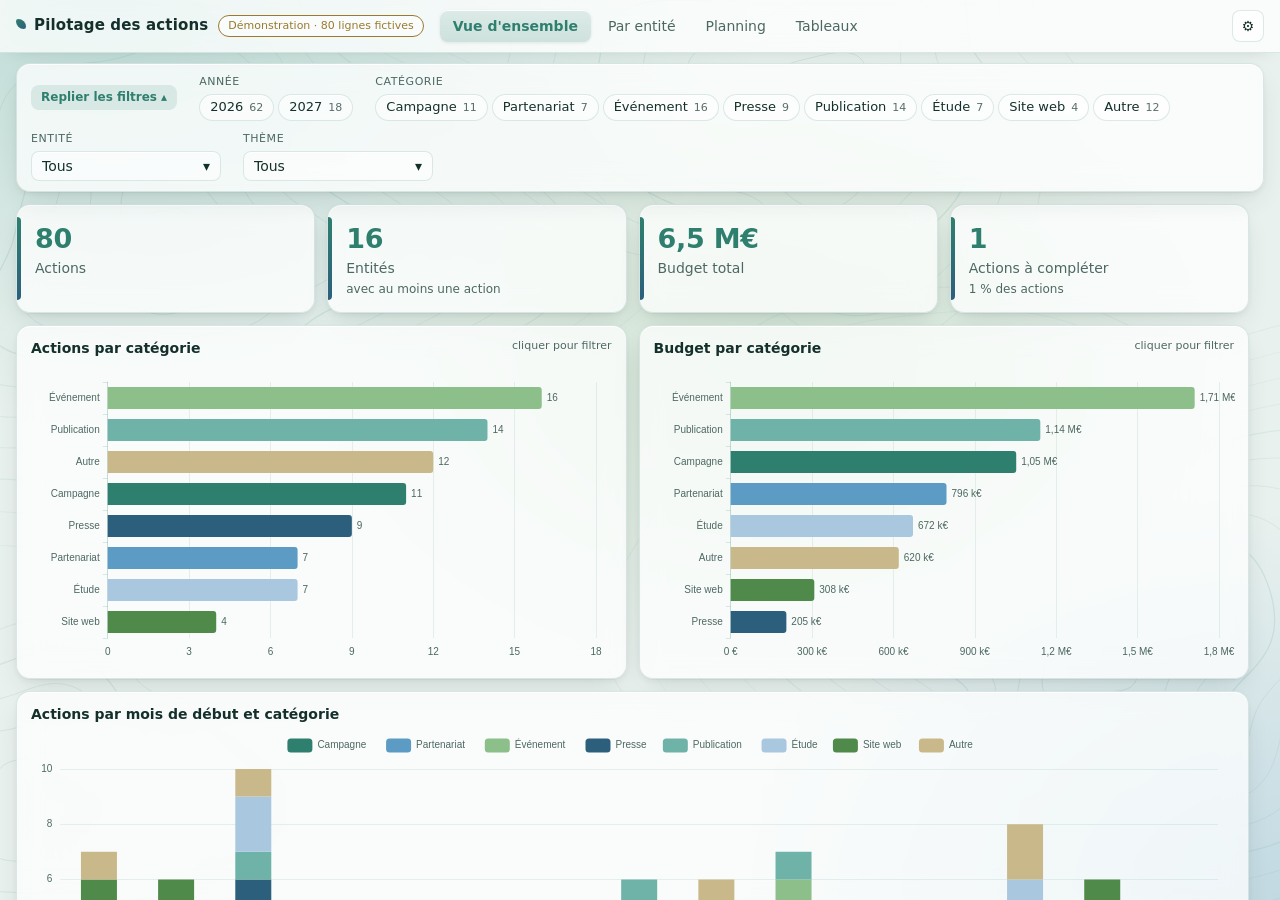
==== index.html @ 9c601123 "Widget Grist : tableau de bord d'actions (KPI filtrables, Gantt, tableaux) Pont Grist derive d'Advan" ====
<!DOCTYPE html>
<html lang="fr">
<head>
  <meta charset="UTF-8" />
  <meta name="viewport" content="width=device-width, initial-scale=1.0" />
  <!-- Politique de sécurité embarquée : rien ne se charge ni ne part hors du domaine du widget.
       connect-src 'self' sert uniquement au jeu de démonstration (demo/actions-demo.json).
       Les échanges avec Grist passent par postMessage, que la CSP ne bloque pas. -->
  <meta http-equiv="Content-Security-Policy"
        content="default-src 'self'; script-src 'self'; style-src 'self' 'unsafe-inline'; img-src 'self' data:; connect-src 'self'; font-src 'self'; object-src 'none'; base-uri 'none'; form-action 'none'" />
  <title>Pilotage des actions — widget Grist</title>
  <link rel="stylesheet" href="src/styles.css" />
  <script src="vendor/grist-plugin-api.js"></script>
  <script src="vendor/echarts.min.js"></script>
</head>
<body>
  <div id="app"><div class="empty">Chargement…</div></div>
  <script type="module" src="src/app.js"></script>
</body>
</html>
---- src/styles.css ----
/* Thème doux : verts et bleus, fond en courbes de niveau,
   cartes en verre dépoli avec relief. Aucune ressource externe (CSP 'self'). */
:root {
  --bg: #e9f1ee;
  --blob-1: rgba(111, 179, 168, .35); --blob-2: rgba(91, 155, 196, .28); --blob-3: rgba(140, 191, 138, .25);
  --surface: rgba(255, 255, 255, .74); --surface-solid: #fbfdfc; --surface-2: rgba(255, 255, 255, .55);
  --text: #15302b; --text-2: #4d6862; --border: rgba(47, 127, 111, .16); --grid: rgba(47, 127, 111, .10);
  --accent: #2f7f6f; --accent-2: #2c5f7c; --accent-soft: rgba(47, 127, 111, .12);
  --live: #2f7f6f; --demo: #9a7a2e;
  --shadow: 0 1px 1px rgba(21, 48, 43, .04), 0 2px 6px rgba(21, 48, 43, .05), 0 12px 28px -8px rgba(21, 48, 43, .14);
  --shadow-hover: 0 1px 2px rgba(21, 48, 43, .05), 0 6px 14px rgba(21, 48, 43, .08), 0 22px 40px -12px rgba(21, 48, 43, .22);
  --edge: inset 0 1px 0 rgba(255, 255, 255, .9);
  --fond-opacity: .9;
  color-scheme: light;
}
@media (prefers-color-scheme: dark) {
  :root {
    --bg: #0e1a18;
    --blob-1: rgba(47, 127, 111, .28); --blob-2: rgba(44, 95, 124, .30); --blob-3: rgba(79, 138, 75, .18);
    --surface: rgba(24, 40, 37, .72); --surface-solid: #172623; --surface-2: rgba(30, 50, 46, .6);
    --text: #e3efeb; --text-2: #9fbab3; --border: rgba(157, 208, 192, .14); --grid: rgba(157, 208, 192, .09);
    --accent: #7cc4b2; --accent-2: #8fbfdc; --accent-soft: rgba(124, 196, 178, .14);
    --live: #7cc4b2; --demo: #d9b867;
    --shadow: 0 1px 1px rgba(0, 0, 0, .25), 0 10px 26px -8px rgba(0, 0, 0, .55);
    --shadow-hover: 0 2px 4px rgba(0, 0, 0, .3), 0 20px 40px -12px rgba(0, 0, 0, .7);
    --edge: inset 0 1px 0 rgba(255, 255, 255, .06);
    --fond-opacity: .35;
    color-scheme: dark;
  }
}
* { box-sizing: border-box; }
html, body { margin: 0; height: 100%; color: var(--text); font: 14px/1.45 system-ui, -apple-system, "Segoe UI", Roboto, sans-serif; }
body {
  background-color: var(--bg);
  background-image:
    radial-gradient(1100px 700px at 8% 0%, var(--blob-1), transparent 60%),
    radial-gradient(900px 650px at 100% 100%, var(--blob-2), transparent 60%),
    radial-gradient(700px 500px at 60% 40%, var(--blob-3), transparent 65%);
  overflow: hidden;
}
body::before { /* courbes de niveau */
  content: ""; position: fixed; inset: 0; z-index: -1; pointer-events: none;
  background: url("fond.svg") center / cover no-repeat; opacity: var(--fond-opacity);
}
button, input, select { font: inherit; color: inherit; }
.empty { padding: 32px; text-align: center; color: var(--text-2); }
.muted { color: var(--text-2); font-size: 12px; }

/* Squelette : en-tête + filtres fixes, contenu défilant */
#app { height: 100vh; display: flex; flex-direction: column; }
.top { flex: none; display: flex; align-items: center; gap: 16px; padding: 10px 16px; flex-wrap: wrap;
  background: var(--surface); backdrop-filter: blur(14px) saturate(1.2); -webkit-backdrop-filter: blur(14px) saturate(1.2);
  border-bottom: 1px solid var(--border); box-shadow: 0 6px 20px -14px rgba(21, 48, 43, .35); position: relative; z-index: 6; }
.brand { display: flex; align-items: center; gap: 10px; min-width: 0; }
.brand strong { font-size: 15px; letter-spacing: .01em; }
.brand strong::before { content: ""; display: inline-block; width: 10px; height: 10px; margin-right: 8px; border-radius: 3px 10px;
  background: linear-gradient(135deg, var(--accent), var(--accent-2)); vertical-align: 1px; }
.badge { font-size: 11px; padding: 2px 9px; border-radius: 99px; border: 1px solid currentColor; white-space: nowrap; background: var(--surface-2); }
.badge.live { color: var(--live); } .badge.demo { color: var(--demo); }
.tabs { display: flex; gap: 4px; flex: 1; flex-wrap: wrap; }
.tab { border: 0; background: none; padding: 6px 13px; border-radius: 8px; cursor: pointer; color: var(--text-2); transition: background .15s, color .15s; }
.tab:hover { background: var(--accent-soft); }
.tab.on { background: linear-gradient(180deg, var(--accent-soft), rgba(47, 127, 111, .2)); color: var(--accent); font-weight: 600; box-shadow: var(--edge), 0 1px 3px rgba(21, 48, 43, .1); }
.actions { display: flex; gap: 6px; }
.iconbtn { border: 1px solid var(--border); background: var(--surface-2); width: 32px; height: 32px; border-radius: 8px; cursor: pointer; box-shadow: var(--edge); }
.iconbtn.on, .iconbtn:hover { border-color: var(--accent); color: var(--accent); }

.filterzone { flex: none; padding: 10px 16px 0; position: relative; z-index: 5; }
.layout { flex: 1; min-height: 0; display: grid; grid-template-columns: 1fr; }
.layout.withside { grid-template-columns: 1fr 300px; }
.content { overflow: auto; padding: 12px 16px 28px; min-width: 0; scrollbar-gutter: stable; }

/* Cartes en relief */
.card, .kpi, .filters, .settings {
  background: var(--surface); backdrop-filter: blur(12px) saturate(1.15); -webkit-backdrop-filter: blur(12px) saturate(1.15);
  border: 1px solid var(--border); box-shadow: var(--shadow), var(--edge);
}
.card, .kpi { border-radius: 14px; transition: box-shadow .2s, transform .2s; }
.card:hover, .kpi:hover { box-shadow: var(--shadow-hover), var(--edge); }
.kpi:hover { transform: translateY(-2px); }

/* Filtres */
.filters { display: flex; flex-wrap: wrap; gap: 10px 22px; align-items: flex-end; padding: 10px 14px; border-radius: 14px; }
.filters.compact { align-items: center; gap: 10px; }
.ftoggle { border: 0; background: var(--accent-soft); color: var(--accent); border-radius: 8px; padding: 4px 10px; cursor: pointer; font-size: 12px; font-weight: 600; align-self: center; }
.fgroup { display: flex; flex-direction: column; gap: 4px; position: relative; }
.flabel { font-size: 11px; text-transform: uppercase; letter-spacing: .05em; color: var(--text-2); }
.chips { display: flex; flex-wrap: wrap; gap: 4px; }
.chip { border: 1px solid var(--border); background: var(--surface-2); border-radius: 99px; padding: 3px 10px; cursor: pointer; font-size: 13px; box-shadow: var(--edge); transition: all .15s; }
.chip:hover { border-color: var(--accent); }
.chip.on { background: linear-gradient(180deg, var(--accent), #276b5e); border-color: transparent; color: #fff; box-shadow: 0 2px 6px rgba(47, 127, 111, .35); }
.chip.zero:not(.on), .popitem.zero { opacity: .45; }
.cnt { margin-left: 6px; font-size: 11px; opacity: .7; font-variant-numeric: tabular-nums; }
.menubtn { border: 1px solid var(--border); background: var(--surface-2); border-radius: 8px; padding: 4px 10px; cursor: pointer; min-width: 190px; text-align: left; display: flex; box-shadow: var(--edge); }
.menubtn.on { border-color: var(--accent); color: var(--accent); }
.menutxt { flex: 1; overflow: hidden; text-overflow: ellipsis; white-space: nowrap; max-width: 260px; }
.pop { position: absolute; top: 100%; left: 0; margin-top: 4px; z-index: 20; width: 330px; max-width: 90vw; background: var(--surface-solid);
  border: 1px solid var(--border); border-radius: 12px; box-shadow: var(--shadow-hover); padding: 8px; }
.popsearch { width: 100%; padding: 5px 8px; border: 1px solid var(--border); border-radius: 8px; background: var(--surface-2); margin-bottom: 6px; }
.poplist { max-height: 280px; overflow: auto; }
.popitem { display: flex; align-items: center; gap: 8px; padding: 4px; border-radius: 6px; cursor: pointer; }
.popitem:hover { background: var(--accent-soft); }
.popval { flex: 1; }
.linkbtn { border: 0; background: none; color: var(--accent); cursor: pointer; padding: 4px 0; text-decoration: underline; text-underline-offset: 2px; }
.achips { display: flex; flex-wrap: wrap; gap: 6px; }
.achip { border: 1px solid var(--accent); background: var(--accent-soft); color: var(--accent); border-radius: 99px; padding: 2px 10px; cursor: pointer; font-size: 12px; }
.achip .ak { opacity: .7; }

/* Indicateurs */
.kpis { display: grid; grid-template-columns: repeat(auto-fit, minmax(180px, 1fr)); gap: 12px; margin-bottom: 12px; }
.kpi { padding: 14px 16px 14px 18px; position: relative; overflow: hidden; }
.kpi::before { content: ""; position: absolute; left: 0; top: 12px; bottom: 12px; width: 4px; border-radius: 0 4px 4px 0; background: linear-gradient(180deg, var(--accent), var(--accent-2)); }
.kpiv { font-size: 27px; font-weight: 680; font-variant-numeric: tabular-nums; color: var(--accent); letter-spacing: -.01em; }
.kpil { color: var(--text-2); }
.kpisub { margin-top: 2px; font-size: 12px; color: var(--text-2); }

/* Grille */
.grid { display: grid; grid-template-columns: repeat(12, 1fr); gap: 12px; }
.card { padding: 12px 14px; min-width: 0; }
.span4 { grid-column: span 4; } .span6 { grid-column: span 6; } .span12 { grid-column: span 12; }
.card h3 { margin: 0 0 8px; font-size: 14px; font-weight: 650; display: flex; justify-content: space-between; gap: 8px; }
.hint { font-weight: 400; font-size: 11px; color: var(--text-2); }
.chart { height: 300px; }
.span12 .chart { height: 340px; }
.span4 .chart { height: 280px; }

/* Listes et tableaux */
.thead { display: flex; justify-content: space-between; align-items: center; gap: 12px; margin-bottom: 8px; flex-wrap: wrap; }
.thead h3 { margin: 0; }
.tsearch { padding: 5px 9px; border: 1px solid var(--border); border-radius: 8px; background: var(--surface-2); width: 260px; max-width: 50%; }
.tablewrap { overflow-x: auto; }
table { width: 100%; border-collapse: collapse; font-size: 13px; }
th { text-align: left; font-weight: 600; color: var(--text-2); padding: 7px 8px; border-bottom: 1px solid var(--border); cursor: pointer; white-space: nowrap; user-select: none; }
th.sorted { color: var(--accent); }
td { padding: 7px 8px; border-bottom: 1px solid var(--grid); vertical-align: top; }
tbody tr:hover td { background: var(--accent-soft); }
.num { text-align: right; font-variant-numeric: tabular-nums; white-space: nowrap; }
.nowrap { white-space: nowrap; }
.pager { display: flex; justify-content: flex-end; align-items: center; gap: 6px; margin-top: 8px; color: var(--text-2); }
.pager button { border: 1px solid var(--border); background: var(--surface-2); border-radius: 6px; width: 28px; height: 26px; cursor: pointer; }
.pager button:disabled { opacity: .4; cursor: default; }
.stable tr.clic { cursor: pointer; }
.stable tr.estompe td { opacity: .45; }
.stable tr.choisi td { background: var(--accent-soft); font-weight: 600; }
.stable td:first-child { white-space: nowrap; }
.partcol { width: 22%; min-width: 140px; }
.partcol { white-space: nowrap; }
.pbar { display: inline-block; width: calc(100% - 44px); height: 8px; border-radius: 99px; background: var(--grid); vertical-align: middle; overflow: hidden; }
.pbar span { display: block; height: 100%; border-radius: 99px; box-shadow: inset 0 1px 0 rgba(255, 255, 255, .35); }
.partcol small { display: inline-block; width: 40px; text-align: right; color: var(--text-2); }
tfoot .total td, tfoot .total th { font-weight: 700; border-top: 2px solid var(--border); border-bottom: 0; }
.seg { display: inline-flex; border: 1px solid var(--border); border-radius: 9px; overflow: hidden; background: var(--surface-2); box-shadow: var(--edge); }
.seg button { border: 0; background: none; padding: 4px 11px; cursor: pointer; color: var(--text-2); font-size: 12px; }
.seg button.on { background: var(--accent); color: #fff; }
/* Carte de chaleur */
.heat th, .heat td { text-align: center; padding: 5px 4px; }
.heat th.rowh { text-align: left; white-space: nowrap; cursor: default; color: var(--text); font-weight: 500; }
.heat th.yr { color: var(--accent); border-bottom: 0; }
.heat th.mo { font-weight: 500; text-transform: capitalize; }
.heat td.hc { background: rgba(47, 127, 111, var(--a)); border: 2px solid transparent; background-clip: padding-box; border-radius: 6px;
  min-width: 34px; font-variant-numeric: tabular-nums; font-size: 12px; }
.heat td.hc.fonce { color: #fff; }
.heat td.tot { font-weight: 700; }
.heat tbody tr:hover td { background-color: rgba(47, 127, 111, var(--a)); outline: 1px solid var(--accent-soft); }

/* Gantt */
.gcard { padding-bottom: 8px; }
.gbar { display: flex; flex-wrap: wrap; gap: 10px 16px; align-items: center; margin-bottom: 10px; }
.gctl { font-size: 12px; color: var(--text-2); display: flex; align-items: center; gap: 6px; }
.gctl select { padding: 4px 6px; border: 1px solid var(--border); border-radius: 8px; background: var(--surface-2); color: var(--text); }
.gtoday { border: 1px solid var(--accent); color: var(--accent); background: var(--surface-2); border-radius: 8px; padding: 3px 10px; cursor: pointer; font-size: 12px; }
.glegend { display: flex; flex-wrap: wrap; gap: 4px 10px; align-items: center; font-size: 12px; }
.glg { border: 0; background: none; cursor: pointer; padding: 2px 4px; border-radius: 6px; color: var(--text-2); }
.glg:hover { background: var(--accent-soft); color: var(--text); }
.gk { color: var(--text-2); }
.gdot { display: inline-block; width: 10px; height: 10px; border-radius: 3px; margin-right: 6px; vertical-align: -1px; box-shadow: inset 0 0 0 1px rgba(0, 0, 0, .08); }
.gscroll { overflow: auto; max-height: calc(100vh - 260px); min-height: 280px; border: 1px solid var(--border); border-radius: 10px; background: var(--surface-2); }
.ginner { position: relative; }
.grow { display: flex; }
.gleft { flex: none; width: 300px; position: sticky; left: 0; z-index: 2; background: var(--surface-solid); border-right: 1px solid var(--border); padding: 4px 10px; min-width: 0; }
.gtime { position: relative; flex: none; }
.ghead { position: sticky; top: 0; z-index: 4; background: var(--surface-solid); border-bottom: 1px solid var(--border); height: 46px; }
.gcorner { z-index: 5; display: flex; align-items: flex-end; font-size: 12px; color: var(--text-2); padding-bottom: 6px; }
.gyears, .gmonths { position: relative; height: 23px; }
.gy, .gm { position: absolute; top: 0; height: 23px; line-height: 23px; padding-left: 6px; overflow: hidden; white-space: nowrap; font-size: 11px; color: var(--text-2); border-left: 1px solid var(--grid); }
.gy { font-weight: 700; color: var(--accent); border-left-color: var(--border); }
.gbody { position: relative; }
.ggrid { position: absolute; top: 0; bottom: 0; z-index: 0; pointer-events: none; }
.gline { position: absolute; top: 0; bottom: 0; border-left: 1px solid var(--grid); }
.gline.gyear { border-left: 1px solid var(--border); }
.gnow { position: absolute; top: 0; bottom: 0; border-left: 2px dashed #c97a3a; opacity: .85; }
.gnow span { position: sticky; top: 0; display: inline-block; transform: translateX(-50%); background: #c97a3a; color: #fff; font-size: 10px; padding: 1px 6px; border-radius: 99px; }
.ggroup { min-height: 32px; background: var(--accent-soft); border-top: 1px solid var(--border); }
.ggroup .gleft { display: flex; align-items: center; gap: 4px; background: linear-gradient(90deg, var(--surface-solid), var(--surface-solid)); font-weight: 600; }
.ggroup .gleft::after { content: ""; position: absolute; inset: 0; background: var(--accent-soft); pointer-events: none; }
.gcaret { border: 0; background: none; cursor: pointer; width: 20px; color: var(--text-2); transform: rotate(90deg); transition: transform .15s; position: relative; z-index: 1; }
.ggroup.closed .gcaret { transform: rotate(0deg); }
.gname { border: 0; background: none; cursor: pointer; padding: 0; text-align: left; flex: 1; min-width: 0; overflow: hidden; text-overflow: ellipsis; white-space: nowrap; font-weight: 600; position: relative; z-index: 1; }
.gname:hover { color: var(--accent); text-decoration: underline; }
.gcount { font-size: 11px; color: var(--text-2); font-weight: 500; white-space: nowrap; position: relative; z-index: 1; }
.ggroup .gdot { position: relative; z-index: 1; }
.gspan { position: absolute; top: 12px; height: 8px; border-radius: 99px; opacity: .35; }
.gaction { min-height: 38px; }
.gaction .gleft { display: flex; flex-direction: column; justify-content: center; }
.gtitle { font-size: 12.5px; white-space: nowrap; overflow: hidden; text-overflow: ellipsis; }
.gsub { font-size: 11px; color: var(--text-2); white-space: nowrap; overflow: hidden; text-overflow: ellipsis; }
.gaction:hover .gleft { background: var(--surface-solid); box-shadow: inset 3px 0 0 var(--accent); }
.gbarre { position: absolute; top: 8px; height: 22px; border-radius: 7px; z-index: 1; cursor: default; font-size: 11.5px; line-height: 22px; padding: 0 8px;
  white-space: nowrap; overflow: hidden; text-overflow: ellipsis;
  box-shadow: inset 0 1px 0 rgba(255, 255, 255, .35), inset 0 -1px 0 rgba(0, 0, 0, .08), 0 2px 5px rgba(21, 48, 43, .18);
  background-image: linear-gradient(180deg, rgba(255, 255, 255, .18), rgba(255, 255, 255, 0) 60%) !important; transition: transform .12s, box-shadow .12s; }
.gbarre { background-blend-mode: normal; }
.gbarre:hover { transform: translateY(-1px); box-shadow: inset 0 1px 0 rgba(255, 255, 255, .35), 0 6px 14px rgba(21, 48, 43, .28); z-index: 3; }
.gbarre.court { padding: 0; }
.gbarre.alerte { outline: 2px dashed #c0563a; outline-offset: 1px; }
.gout { position: absolute; top: 8px; line-height: 22px; font-size: 11.5px; color: var(--text-2); white-space: nowrap; pointer-events: none; z-index: 1; }
.gtip { position: fixed; z-index: 50; max-width: 340px; background: var(--surface-solid); color: var(--text); border: 1px solid var(--border);
  border-radius: 10px; box-shadow: var(--shadow-hover); padding: 8px 10px; font-size: 12px; pointer-events: none; }
.gtip strong { display: block; margin-bottom: 4px; font-size: 13px; }
.gtip div { margin-top: 2px; }

/* Réglages */
.settings { border-left: 1px solid var(--border); padding: 12px 16px; overflow: auto; border-radius: 0; box-shadow: none; }
.settings h3 { font-size: 13px; margin: 12px 0 8px; }
.settings h3:first-child { margin-top: 0; }
.srow { display: flex; flex-direction: column; gap: 3px; margin-bottom: 8px; font-size: 12px; color: var(--text-2); }
.srow select { padding: 4px 6px; border: 1px solid var(--border); border-radius: 8px; background: var(--surface-2); color: var(--text); }
.scheck { display: flex; align-items: center; gap: 8px; font-size: 13px; margin-bottom: 4px; cursor: pointer; }

@media (max-width: 1150px) { .tcard.span6 { grid-column: span 12; } }
@media (max-width: 900px) {
  .span4, .span6 { grid-column: span 12; }
  .layout.withside { grid-template-columns: 1fr; }
  .settings { border-left: 0; border-top: 1px solid var(--border); }
  .gleft { width: 180px; }
}
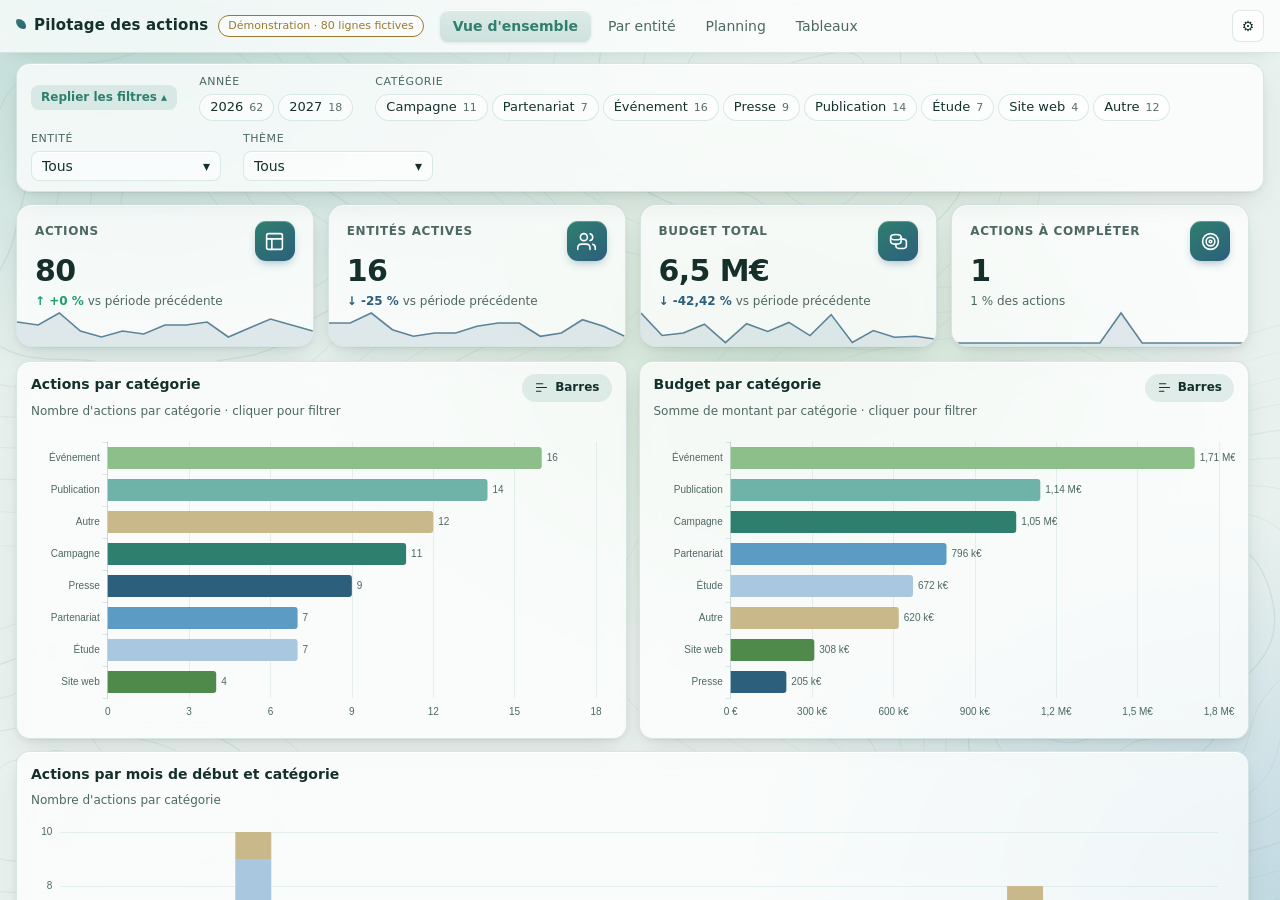
==== commit 4dc083c2: "Versionnage des ressources (cache GitHub Pages) Co-Authored-By: Claude Opus 5.5 <noreply@anthropic.c" ====
--- a/index.html
+++ b/index.html
@@ -1,20 +1,20 @@
-<!DOCTYPE html>
-<html lang="fr">
-<head>
-  <meta charset="UTF-8" />
-  <meta name="viewport" content="width=device-width, initial-scale=1.0" />
-  <!-- Politique de sécurité embarquée : rien ne se charge ni ne part hors du domaine du widget.
-       connect-src 'self' sert uniquement au jeu de démonstration (demo/actions-demo.json).
-       Les échanges avec Grist passent par postMessage, que la CSP ne bloque pas. -->
-  <meta http-equiv="Content-Security-Policy"
-        content="default-src 'self'; script-src 'self'; style-src 'self' 'unsafe-inline'; img-src 'self' data:; connect-src 'self'; font-src 'self'; object-src 'none'; base-uri 'none'; form-action 'none'" />
-  <title>Pilotage des actions — widget Grist</title>
-  <link rel="stylesheet" href="src/styles.css" />
-  <script src="vendor/grist-plugin-api.js"></script>
-  <script src="vendor/echarts.min.js"></script>
-</head>
-<body>
-  <div id="app"><div class="empty">Chargement…</div></div>
-  <script type="module" src="src/app.js"></script>
-</body>
-</html>
+<!DOCTYPE html>
+<html lang="fr">
+<head>
+  <meta charset="UTF-8" />
+  <meta name="viewport" content="width=device-width, initial-scale=1.0" />
+  <!-- Politique de sécurité embarquée : rien ne se charge ni ne part hors du domaine du widget.
+       connect-src 'self' sert uniquement au jeu de démonstration (demo/actions-demo.json).
+       Les échanges avec Grist passent par postMessage, que la CSP ne bloque pas. -->
+  <meta http-equiv="Content-Security-Policy"
+        content="default-src 'self'; script-src 'self'; style-src 'self' 'unsafe-inline'; img-src 'self' data:; connect-src 'self'; font-src 'self'; object-src 'none'; base-uri 'none'; form-action 'none'" />
+  <title>Pilotage des actions — widget Grist</title>
+  <link rel="stylesheet" href="src/styles.css?v=20261117-1602" />
+  <script src="vendor/grist-plugin-api.js?v=20261117-1602"></script>
+  <script src="vendor/echarts.min.js?v=20261117-1602"></script>
+</head>
+<body>
+  <div id="app"><div class="empty">Chargement…</div></div>
+  <script type="module" src="src/app.js?v=20261117-1602"></script>
+</body>
+</html>
--- a/src/styles.css
+++ b/src/styles.css
@@ -1,236 +1,256 @@
-/* Thème doux : verts et bleus, fond en courbes de niveau,
-   cartes en verre dépoli avec relief. Aucune ressource externe (CSP 'self'). */
-:root {
-  --bg: #e9f1ee;
-  --blob-1: rgba(111, 179, 168, .35); --blob-2: rgba(91, 155, 196, .28); --blob-3: rgba(140, 191, 138, .25);
-  --surface: rgba(255, 255, 255, .74); --surface-solid: #fbfdfc; --surface-2: rgba(255, 255, 255, .55);
-  --text: #15302b; --text-2: #4d6862; --border: rgba(47, 127, 111, .16); --grid: rgba(47, 127, 111, .10);
-  --accent: #2f7f6f; --accent-2: #2c5f7c; --accent-soft: rgba(47, 127, 111, .12);
-  --live: #2f7f6f; --demo: #9a7a2e;
-  --shadow: 0 1px 1px rgba(21, 48, 43, .04), 0 2px 6px rgba(21, 48, 43, .05), 0 12px 28px -8px rgba(21, 48, 43, .14);
-  --shadow-hover: 0 1px 2px rgba(21, 48, 43, .05), 0 6px 14px rgba(21, 48, 43, .08), 0 22px 40px -12px rgba(21, 48, 43, .22);
-  --edge: inset 0 1px 0 rgba(255, 255, 255, .9);
-  --fond-opacity: .9;
-  color-scheme: light;
-}
-@media (prefers-color-scheme: dark) {
-  :root {
-    --bg: #0e1a18;
-    --blob-1: rgba(47, 127, 111, .28); --blob-2: rgba(44, 95, 124, .30); --blob-3: rgba(79, 138, 75, .18);
-    --surface: rgba(24, 40, 37, .72); --surface-solid: #172623; --surface-2: rgba(30, 50, 46, .6);
-    --text: #e3efeb; --text-2: #9fbab3; --border: rgba(157, 208, 192, .14); --grid: rgba(157, 208, 192, .09);
-    --accent: #7cc4b2; --accent-2: #8fbfdc; --accent-soft: rgba(124, 196, 178, .14);
-    --live: #7cc4b2; --demo: #d9b867;
-    --shadow: 0 1px 1px rgba(0, 0, 0, .25), 0 10px 26px -8px rgba(0, 0, 0, .55);
-    --shadow-hover: 0 2px 4px rgba(0, 0, 0, .3), 0 20px 40px -12px rgba(0, 0, 0, .7);
-    --edge: inset 0 1px 0 rgba(255, 255, 255, .06);
-    --fond-opacity: .35;
-    color-scheme: dark;
-  }
-}
-* { box-sizing: border-box; }
-html, body { margin: 0; height: 100%; color: var(--text); font: 14px/1.45 system-ui, -apple-system, "Segoe UI", Roboto, sans-serif; }
-body {
-  background-color: var(--bg);
-  background-image:
-    radial-gradient(1100px 700px at 8% 0%, var(--blob-1), transparent 60%),
-    radial-gradient(900px 650px at 100% 100%, var(--blob-2), transparent 60%),
-    radial-gradient(700px 500px at 60% 40%, var(--blob-3), transparent 65%);
-  overflow: hidden;
-}
-body::before { /* courbes de niveau */
-  content: ""; position: fixed; inset: 0; z-index: -1; pointer-events: none;
-  background: url("fond.svg") center / cover no-repeat; opacity: var(--fond-opacity);
-}
-button, input, select { font: inherit; color: inherit; }
-.empty { padding: 32px; text-align: center; color: var(--text-2); }
-.muted { color: var(--text-2); font-size: 12px; }
-
-/* Squelette : en-tête + filtres fixes, contenu défilant */
-#app { height: 100vh; display: flex; flex-direction: column; }
-.top { flex: none; display: flex; align-items: center; gap: 16px; padding: 10px 16px; flex-wrap: wrap;
-  background: var(--surface); backdrop-filter: blur(14px) saturate(1.2); -webkit-backdrop-filter: blur(14px) saturate(1.2);
-  border-bottom: 1px solid var(--border); box-shadow: 0 6px 20px -14px rgba(21, 48, 43, .35); position: relative; z-index: 6; }
-.brand { display: flex; align-items: center; gap: 10px; min-width: 0; }
-.brand strong { font-size: 15px; letter-spacing: .01em; }
-.brand strong::before { content: ""; display: inline-block; width: 10px; height: 10px; margin-right: 8px; border-radius: 3px 10px;
-  background: linear-gradient(135deg, var(--accent), var(--accent-2)); vertical-align: 1px; }
-.badge { font-size: 11px; padding: 2px 9px; border-radius: 99px; border: 1px solid currentColor; white-space: nowrap; background: var(--surface-2); }
-.badge.live { color: var(--live); } .badge.demo { color: var(--demo); }
-.tabs { display: flex; gap: 4px; flex: 1; flex-wrap: wrap; }
-.tab { border: 0; background: none; padding: 6px 13px; border-radius: 8px; cursor: pointer; color: var(--text-2); transition: background .15s, color .15s; }
-.tab:hover { background: var(--accent-soft); }
-.tab.on { background: linear-gradient(180deg, var(--accent-soft), rgba(47, 127, 111, .2)); color: var(--accent); font-weight: 600; box-shadow: var(--edge), 0 1px 3px rgba(21, 48, 43, .1); }
-.actions { display: flex; gap: 6px; }
-.iconbtn { border: 1px solid var(--border); background: var(--surface-2); width: 32px; height: 32px; border-radius: 8px; cursor: pointer; box-shadow: var(--edge); }
-.iconbtn.on, .iconbtn:hover { border-color: var(--accent); color: var(--accent); }
-
-.filterzone { flex: none; padding: 10px 16px 0; position: relative; z-index: 5; }
-.layout { flex: 1; min-height: 0; display: grid; grid-template-columns: 1fr; }
-.layout.withside { grid-template-columns: 1fr 300px; }
-.content { overflow: auto; padding: 12px 16px 28px; min-width: 0; scrollbar-gutter: stable; }
-
-/* Cartes en relief */
-.card, .kpi, .filters, .settings {
-  background: var(--surface); backdrop-filter: blur(12px) saturate(1.15); -webkit-backdrop-filter: blur(12px) saturate(1.15);
-  border: 1px solid var(--border); box-shadow: var(--shadow), var(--edge);
-}
-.card, .kpi { border-radius: 14px; transition: box-shadow .2s, transform .2s; }
-.card:hover, .kpi:hover { box-shadow: var(--shadow-hover), var(--edge); }
-.kpi:hover { transform: translateY(-2px); }
-
-/* Filtres */
-.filters { display: flex; flex-wrap: wrap; gap: 10px 22px; align-items: flex-end; padding: 10px 14px; border-radius: 14px; }
-.filters.compact { align-items: center; gap: 10px; }
-.ftoggle { border: 0; background: var(--accent-soft); color: var(--accent); border-radius: 8px; padding: 4px 10px; cursor: pointer; font-size: 12px; font-weight: 600; align-self: center; }
-.fgroup { display: flex; flex-direction: column; gap: 4px; position: relative; }
-.flabel { font-size: 11px; text-transform: uppercase; letter-spacing: .05em; color: var(--text-2); }
-.chips { display: flex; flex-wrap: wrap; gap: 4px; }
-.chip { border: 1px solid var(--border); background: var(--surface-2); border-radius: 99px; padding: 3px 10px; cursor: pointer; font-size: 13px; box-shadow: var(--edge); transition: all .15s; }
-.chip:hover { border-color: var(--accent); }
-.chip.on { background: linear-gradient(180deg, var(--accent), #276b5e); border-color: transparent; color: #fff; box-shadow: 0 2px 6px rgba(47, 127, 111, .35); }
-.chip.zero:not(.on), .popitem.zero { opacity: .45; }
-.cnt { margin-left: 6px; font-size: 11px; opacity: .7; font-variant-numeric: tabular-nums; }
-.menubtn { border: 1px solid var(--border); background: var(--surface-2); border-radius: 8px; padding: 4px 10px; cursor: pointer; min-width: 190px; text-align: left; display: flex; box-shadow: var(--edge); }
-.menubtn.on { border-color: var(--accent); color: var(--accent); }
-.menutxt { flex: 1; overflow: hidden; text-overflow: ellipsis; white-space: nowrap; max-width: 260px; }
-.pop { position: absolute; top: 100%; left: 0; margin-top: 4px; z-index: 20; width: 330px; max-width: 90vw; background: var(--surface-solid);
-  border: 1px solid var(--border); border-radius: 12px; box-shadow: var(--shadow-hover); padding: 8px; }
-.popsearch { width: 100%; padding: 5px 8px; border: 1px solid var(--border); border-radius: 8px; background: var(--surface-2); margin-bottom: 6px; }
-.poplist { max-height: 280px; overflow: auto; }
-.popitem { display: flex; align-items: center; gap: 8px; padding: 4px; border-radius: 6px; cursor: pointer; }
-.popitem:hover { background: var(--accent-soft); }
-.popval { flex: 1; }
-.linkbtn { border: 0; background: none; color: var(--accent); cursor: pointer; padding: 4px 0; text-decoration: underline; text-underline-offset: 2px; }
-.achips { display: flex; flex-wrap: wrap; gap: 6px; }
-.achip { border: 1px solid var(--accent); background: var(--accent-soft); color: var(--accent); border-radius: 99px; padding: 2px 10px; cursor: pointer; font-size: 12px; }
-.achip .ak { opacity: .7; }
-
-/* Indicateurs */
-.kpis { display: grid; grid-template-columns: repeat(auto-fit, minmax(180px, 1fr)); gap: 12px; margin-bottom: 12px; }
-.kpi { padding: 14px 16px 14px 18px; position: relative; overflow: hidden; }
-.kpi::before { content: ""; position: absolute; left: 0; top: 12px; bottom: 12px; width: 4px; border-radius: 0 4px 4px 0; background: linear-gradient(180deg, var(--accent), var(--accent-2)); }
-.kpiv { font-size: 27px; font-weight: 680; font-variant-numeric: tabular-nums; color: var(--accent); letter-spacing: -.01em; }
-.kpil { color: var(--text-2); }
-.kpisub { margin-top: 2px; font-size: 12px; color: var(--text-2); }
-
-/* Grille */
-.grid { display: grid; grid-template-columns: repeat(12, 1fr); gap: 12px; }
-.card { padding: 12px 14px; min-width: 0; }
-.span4 { grid-column: span 4; } .span6 { grid-column: span 6; } .span12 { grid-column: span 12; }
-.card h3 { margin: 0 0 8px; font-size: 14px; font-weight: 650; display: flex; justify-content: space-between; gap: 8px; }
-.hint { font-weight: 400; font-size: 11px; color: var(--text-2); }
-.chart { height: 300px; }
-.span12 .chart { height: 340px; }
-.span4 .chart { height: 280px; }
-
-/* Listes et tableaux */
-.thead { display: flex; justify-content: space-between; align-items: center; gap: 12px; margin-bottom: 8px; flex-wrap: wrap; }
-.thead h3 { margin: 0; }
-.tsearch { padding: 5px 9px; border: 1px solid var(--border); border-radius: 8px; background: var(--surface-2); width: 260px; max-width: 50%; }
-.tablewrap { overflow-x: auto; }
-table { width: 100%; border-collapse: collapse; font-size: 13px; }
-th { text-align: left; font-weight: 600; color: var(--text-2); padding: 7px 8px; border-bottom: 1px solid var(--border); cursor: pointer; white-space: nowrap; user-select: none; }
-th.sorted { color: var(--accent); }
-td { padding: 7px 8px; border-bottom: 1px solid var(--grid); vertical-align: top; }
-tbody tr:hover td { background: var(--accent-soft); }
-.num { text-align: right; font-variant-numeric: tabular-nums; white-space: nowrap; }
-.nowrap { white-space: nowrap; }
-.pager { display: flex; justify-content: flex-end; align-items: center; gap: 6px; margin-top: 8px; color: var(--text-2); }
-.pager button { border: 1px solid var(--border); background: var(--surface-2); border-radius: 6px; width: 28px; height: 26px; cursor: pointer; }
-.pager button:disabled { opacity: .4; cursor: default; }
-.stable tr.clic { cursor: pointer; }
-.stable tr.estompe td { opacity: .45; }
-.stable tr.choisi td { background: var(--accent-soft); font-weight: 600; }
-.stable td:first-child { white-space: nowrap; }
-.partcol { width: 22%; min-width: 140px; }
-.partcol { white-space: nowrap; }
-.pbar { display: inline-block; width: calc(100% - 44px); height: 8px; border-radius: 99px; background: var(--grid); vertical-align: middle; overflow: hidden; }
-.pbar span { display: block; height: 100%; border-radius: 99px; box-shadow: inset 0 1px 0 rgba(255, 255, 255, .35); }
-.partcol small { display: inline-block; width: 40px; text-align: right; color: var(--text-2); }
-tfoot .total td, tfoot .total th { font-weight: 700; border-top: 2px solid var(--border); border-bottom: 0; }
-.seg { display: inline-flex; border: 1px solid var(--border); border-radius: 9px; overflow: hidden; background: var(--surface-2); box-shadow: var(--edge); }
-.seg button { border: 0; background: none; padding: 4px 11px; cursor: pointer; color: var(--text-2); font-size: 12px; }
-.seg button.on { background: var(--accent); color: #fff; }
-/* Carte de chaleur */
-.heat th, .heat td { text-align: center; padding: 5px 4px; }
-.heat th.rowh { text-align: left; white-space: nowrap; cursor: default; color: var(--text); font-weight: 500; }
-.heat th.yr { color: var(--accent); border-bottom: 0; }
-.heat th.mo { font-weight: 500; text-transform: capitalize; }
-.heat td.hc { background: rgba(47, 127, 111, var(--a)); border: 2px solid transparent; background-clip: padding-box; border-radius: 6px;
-  min-width: 34px; font-variant-numeric: tabular-nums; font-size: 12px; }
-.heat td.hc.fonce { color: #fff; }
-.heat td.tot { font-weight: 700; }
-.heat tbody tr:hover td { background-color: rgba(47, 127, 111, var(--a)); outline: 1px solid var(--accent-soft); }
-
-/* Gantt */
-.gcard { padding-bottom: 8px; }
-.gbar { display: flex; flex-wrap: wrap; gap: 10px 16px; align-items: center; margin-bottom: 10px; }
-.gctl { font-size: 12px; color: var(--text-2); display: flex; align-items: center; gap: 6px; }
-.gctl select { padding: 4px 6px; border: 1px solid var(--border); border-radius: 8px; background: var(--surface-2); color: var(--text); }
-.gtoday { border: 1px solid var(--accent); color: var(--accent); background: var(--surface-2); border-radius: 8px; padding: 3px 10px; cursor: pointer; font-size: 12px; }
-.glegend { display: flex; flex-wrap: wrap; gap: 4px 10px; align-items: center; font-size: 12px; }
-.glg { border: 0; background: none; cursor: pointer; padding: 2px 4px; border-radius: 6px; color: var(--text-2); }
-.glg:hover { background: var(--accent-soft); color: var(--text); }
-.gk { color: var(--text-2); }
-.gdot { display: inline-block; width: 10px; height: 10px; border-radius: 3px; margin-right: 6px; vertical-align: -1px; box-shadow: inset 0 0 0 1px rgba(0, 0, 0, .08); }
-.gscroll { overflow: auto; max-height: calc(100vh - 260px); min-height: 280px; border: 1px solid var(--border); border-radius: 10px; background: var(--surface-2); }
-.ginner { position: relative; }
-.grow { display: flex; }
-.gleft { flex: none; width: 300px; position: sticky; left: 0; z-index: 2; background: var(--surface-solid); border-right: 1px solid var(--border); padding: 4px 10px; min-width: 0; }
-.gtime { position: relative; flex: none; }
-.ghead { position: sticky; top: 0; z-index: 4; background: var(--surface-solid); border-bottom: 1px solid var(--border); height: 46px; }
-.gcorner { z-index: 5; display: flex; align-items: flex-end; font-size: 12px; color: var(--text-2); padding-bottom: 6px; }
-.gyears, .gmonths { position: relative; height: 23px; }
-.gy, .gm { position: absolute; top: 0; height: 23px; line-height: 23px; padding-left: 6px; overflow: hidden; white-space: nowrap; font-size: 11px; color: var(--text-2); border-left: 1px solid var(--grid); }
-.gy { font-weight: 700; color: var(--accent); border-left-color: var(--border); }
-.gbody { position: relative; }
-.ggrid { position: absolute; top: 0; bottom: 0; z-index: 0; pointer-events: none; }
-.gline { position: absolute; top: 0; bottom: 0; border-left: 1px solid var(--grid); }
-.gline.gyear { border-left: 1px solid var(--border); }
-.gnow { position: absolute; top: 0; bottom: 0; border-left: 2px dashed #c97a3a; opacity: .85; }
-.gnow span { position: sticky; top: 0; display: inline-block; transform: translateX(-50%); background: #c97a3a; color: #fff; font-size: 10px; padding: 1px 6px; border-radius: 99px; }
-.ggroup { min-height: 32px; background: var(--accent-soft); border-top: 1px solid var(--border); }
-.ggroup .gleft { display: flex; align-items: center; gap: 4px; background: linear-gradient(90deg, var(--surface-solid), var(--surface-solid)); font-weight: 600; }
-.ggroup .gleft::after { content: ""; position: absolute; inset: 0; background: var(--accent-soft); pointer-events: none; }
-.gcaret { border: 0; background: none; cursor: pointer; width: 20px; color: var(--text-2); transform: rotate(90deg); transition: transform .15s; position: relative; z-index: 1; }
-.ggroup.closed .gcaret { transform: rotate(0deg); }
-.gname { border: 0; background: none; cursor: pointer; padding: 0; text-align: left; flex: 1; min-width: 0; overflow: hidden; text-overflow: ellipsis; white-space: nowrap; font-weight: 600; position: relative; z-index: 1; }
-.gname:hover { color: var(--accent); text-decoration: underline; }
-.gcount { font-size: 11px; color: var(--text-2); font-weight: 500; white-space: nowrap; position: relative; z-index: 1; }
-.ggroup .gdot { position: relative; z-index: 1; }
-.gspan { position: absolute; top: 12px; height: 8px; border-radius: 99px; opacity: .35; }
-.gaction { min-height: 38px; }
-.gaction .gleft { display: flex; flex-direction: column; justify-content: center; }
-.gtitle { font-size: 12.5px; white-space: nowrap; overflow: hidden; text-overflow: ellipsis; }
-.gsub { font-size: 11px; color: var(--text-2); white-space: nowrap; overflow: hidden; text-overflow: ellipsis; }
-.gaction:hover .gleft { background: var(--surface-solid); box-shadow: inset 3px 0 0 var(--accent); }
-.gbarre { position: absolute; top: 8px; height: 22px; border-radius: 7px; z-index: 1; cursor: default; font-size: 11.5px; line-height: 22px; padding: 0 8px;
-  white-space: nowrap; overflow: hidden; text-overflow: ellipsis;
-  box-shadow: inset 0 1px 0 rgba(255, 255, 255, .35), inset 0 -1px 0 rgba(0, 0, 0, .08), 0 2px 5px rgba(21, 48, 43, .18);
-  background-image: linear-gradient(180deg, rgba(255, 255, 255, .18), rgba(255, 255, 255, 0) 60%) !important; transition: transform .12s, box-shadow .12s; }
-.gbarre { background-blend-mode: normal; }
-.gbarre:hover { transform: translateY(-1px); box-shadow: inset 0 1px 0 rgba(255, 255, 255, .35), 0 6px 14px rgba(21, 48, 43, .28); z-index: 3; }
-.gbarre.court { padding: 0; }
-.gbarre.alerte { outline: 2px dashed #c0563a; outline-offset: 1px; }
-.gout { position: absolute; top: 8px; line-height: 22px; font-size: 11.5px; color: var(--text-2); white-space: nowrap; pointer-events: none; z-index: 1; }
-.gtip { position: fixed; z-index: 50; max-width: 340px; background: var(--surface-solid); color: var(--text); border: 1px solid var(--border);
-  border-radius: 10px; box-shadow: var(--shadow-hover); padding: 8px 10px; font-size: 12px; pointer-events: none; }
-.gtip strong { display: block; margin-bottom: 4px; font-size: 13px; }
-.gtip div { margin-top: 2px; }
-
-/* Réglages */
-.settings { border-left: 1px solid var(--border); padding: 12px 16px; overflow: auto; border-radius: 0; box-shadow: none; }
-.settings h3 { font-size: 13px; margin: 12px 0 8px; }
-.settings h3:first-child { margin-top: 0; }
-.srow { display: flex; flex-direction: column; gap: 3px; margin-bottom: 8px; font-size: 12px; color: var(--text-2); }
-.srow select { padding: 4px 6px; border: 1px solid var(--border); border-radius: 8px; background: var(--surface-2); color: var(--text); }
-.scheck { display: flex; align-items: center; gap: 8px; font-size: 13px; margin-bottom: 4px; cursor: pointer; }
-
-@media (max-width: 1150px) { .tcard.span6 { grid-column: span 12; } }
-@media (max-width: 900px) {
-  .span4, .span6 { grid-column: span 12; }
-  .layout.withside { grid-template-columns: 1fr; }
-  .settings { border-left: 0; border-top: 1px solid var(--border); }
-  .gleft { width: 180px; }
-}
+/* Thème doux : verts et bleus, fond en courbes de niveau,
+   cartes en verre dépoli avec relief. Aucune ressource externe (CSP 'self'). */
+:root {
+  --bg: #e9f1ee;
+  --blob-1: rgba(111, 179, 168, .35); --blob-2: rgba(91, 155, 196, .28); --blob-3: rgba(140, 191, 138, .25);
+  --surface: rgba(255, 255, 255, .74); --surface-solid: #fbfdfc; --surface-2: rgba(255, 255, 255, .55);
+  --text: #15302b; --text-2: #4d6862; --border: rgba(47, 127, 111, .16); --grid: rgba(47, 127, 111, .10);
+  --accent: #2f7f6f; --accent-2: #2c5f7c; --accent-soft: rgba(47, 127, 111, .12);
+  --live: #2f7f6f; --demo: #9a7a2e;
+  --shadow: 0 1px 1px rgba(21, 48, 43, .04), 0 2px 6px rgba(21, 48, 43, .05), 0 12px 28px -8px rgba(21, 48, 43, .14);
+  --shadow-hover: 0 1px 2px rgba(21, 48, 43, .05), 0 6px 14px rgba(21, 48, 43, .08), 0 22px 40px -12px rgba(21, 48, 43, .22);
+  --edge: inset 0 1px 0 rgba(255, 255, 255, .9);
+  --fond-opacity: .9;
+  color-scheme: light;
+}
+@media (prefers-color-scheme: dark) {
+  :root {
+    --bg: #0e1a18;
+    --blob-1: rgba(47, 127, 111, .28); --blob-2: rgba(44, 95, 124, .30); --blob-3: rgba(79, 138, 75, .18);
+    --surface: rgba(24, 40, 37, .72); --surface-solid: #172623; --surface-2: rgba(30, 50, 46, .6);
+    --text: #e3efeb; --text-2: #9fbab3; --border: rgba(157, 208, 192, .14); --grid: rgba(157, 208, 192, .09);
+    --accent: #7cc4b2; --accent-2: #8fbfdc; --accent-soft: rgba(124, 196, 178, .14);
+    --live: #7cc4b2; --demo: #d9b867;
+    --shadow: 0 1px 1px rgba(0, 0, 0, .25), 0 10px 26px -8px rgba(0, 0, 0, .55);
+    --shadow-hover: 0 2px 4px rgba(0, 0, 0, .3), 0 20px 40px -12px rgba(0, 0, 0, .7);
+    --edge: inset 0 1px 0 rgba(255, 255, 255, .06);
+    --fond-opacity: .35;
+    color-scheme: dark;
+  }
+}
+* { box-sizing: border-box; }
+html, body { margin: 0; height: 100%; color: var(--text); font: 14px/1.45 system-ui, -apple-system, "Segoe UI", Roboto, sans-serif; }
+body {
+  background-color: var(--bg);
+  background-image:
+    radial-gradient(1100px 700px at 8% 0%, var(--blob-1), transparent 60%),
+    radial-gradient(900px 650px at 100% 100%, var(--blob-2), transparent 60%),
+    radial-gradient(700px 500px at 60% 40%, var(--blob-3), transparent 65%);
+  overflow: hidden;
+}
+body::before { /* courbes de niveau */
+  content: ""; position: fixed; inset: 0; z-index: -1; pointer-events: none;
+  background: url("fond.svg") center / cover no-repeat; opacity: var(--fond-opacity);
+}
+button, input, select { font: inherit; color: inherit; }
+.empty { padding: 32px; text-align: center; color: var(--text-2); }
+.muted { color: var(--text-2); font-size: 12px; }
+
+/* Squelette : en-tête + filtres fixes, contenu défilant */
+#app { height: 100vh; display: flex; flex-direction: column; }
+.top { flex: none; display: flex; align-items: center; gap: 16px; padding: 10px 16px; flex-wrap: wrap;
+  background: var(--surface); backdrop-filter: blur(14px) saturate(1.2); -webkit-backdrop-filter: blur(14px) saturate(1.2);
+  border-bottom: 1px solid var(--border); box-shadow: 0 6px 20px -14px rgba(21, 48, 43, .35); position: relative; z-index: 6; }
+.brand { display: flex; align-items: center; gap: 10px; min-width: 0; }
+.brand strong { font-size: 15px; letter-spacing: .01em; }
+.brand strong::before { content: ""; display: inline-block; width: 10px; height: 10px; margin-right: 8px; border-radius: 3px 10px;
+  background: linear-gradient(135deg, var(--accent), var(--accent-2)); vertical-align: 1px; }
+.badge { font-size: 11px; padding: 2px 9px; border-radius: 99px; border: 1px solid currentColor; white-space: nowrap; background: var(--surface-2); }
+.badge.live { color: var(--live); } .badge.demo { color: var(--demo); }
+.tabs { display: flex; gap: 4px; flex: 1; flex-wrap: wrap; }
+.tab { border: 0; background: none; padding: 6px 13px; border-radius: 8px; cursor: pointer; color: var(--text-2); transition: background .15s, color .15s; }
+.tab:hover { background: var(--accent-soft); }
+.tab.on { background: linear-gradient(180deg, var(--accent-soft), rgba(47, 127, 111, .2)); color: var(--accent); font-weight: 600; box-shadow: var(--edge), 0 1px 3px rgba(21, 48, 43, .1); }
+.actions { display: flex; gap: 6px; }
+.iconbtn { border: 1px solid var(--border); background: var(--surface-2); width: 32px; height: 32px; border-radius: 8px; cursor: pointer; box-shadow: var(--edge); }
+.iconbtn.on, .iconbtn:hover { border-color: var(--accent); color: var(--accent); }
+
+.filterzone { flex: none; padding: 10px 16px 0; position: relative; z-index: 5; }
+.layout { flex: 1; min-height: 0; display: grid; grid-template-columns: 1fr; }
+.layout.withside { grid-template-columns: 1fr 300px; }
+.content { overflow: auto; padding: 12px 16px 28px; min-width: 0; scrollbar-gutter: stable; }
+
+/* Cartes en relief */
+.card, .kpi, .filters, .settings {
+  background: var(--surface); backdrop-filter: blur(12px) saturate(1.15); -webkit-backdrop-filter: blur(12px) saturate(1.15);
+  border: 1px solid var(--border); box-shadow: var(--shadow), var(--edge);
+}
+.card, .kpi { border-radius: 14px; transition: box-shadow .2s, transform .2s; }
+.card:hover, .kpi:hover { box-shadow: var(--shadow-hover), var(--edge); }
+.kpi:hover { transform: translateY(-2px); }
+.kpi { border-radius: 16px; }
+
+/* Filtres */
+.filters { display: flex; flex-wrap: wrap; gap: 10px 22px; align-items: flex-end; padding: 10px 14px; border-radius: 14px; }
+.filters.compact { align-items: center; gap: 10px; }
+.ftoggle { border: 0; background: var(--accent-soft); color: var(--accent); border-radius: 8px; padding: 4px 10px; cursor: pointer; font-size: 12px; font-weight: 600; align-self: center; }
+.fgroup { display: flex; flex-direction: column; gap: 4px; position: relative; }
+.flabel { font-size: 11px; text-transform: uppercase; letter-spacing: .05em; color: var(--text-2); }
+.chips { display: flex; flex-wrap: wrap; gap: 4px; }
+.chip { border: 1px solid var(--border); background: var(--surface-2); border-radius: 99px; padding: 3px 10px; cursor: pointer; font-size: 13px; box-shadow: var(--edge); transition: all .15s; }
+.chip:hover { border-color: var(--accent); }
+.chip.on { background: linear-gradient(180deg, var(--accent), #276b5e); border-color: transparent; color: #fff; box-shadow: 0 2px 6px rgba(47, 127, 111, .35); }
+.chip.zero:not(.on), .popitem.zero { opacity: .45; }
+.cnt { margin-left: 6px; font-size: 11px; opacity: .7; font-variant-numeric: tabular-nums; }
+.menubtn { border: 1px solid var(--border); background: var(--surface-2); border-radius: 8px; padding: 4px 10px; cursor: pointer; min-width: 190px; text-align: left; display: flex; box-shadow: var(--edge); }
+.menubtn.on { border-color: var(--accent); color: var(--accent); }
+.menutxt { flex: 1; overflow: hidden; text-overflow: ellipsis; white-space: nowrap; max-width: 260px; }
+.pop { position: absolute; top: 100%; left: 0; margin-top: 4px; z-index: 20; width: 330px; max-width: 90vw; background: var(--surface-solid);
+  border: 1px solid var(--border); border-radius: 12px; box-shadow: var(--shadow-hover); padding: 8px; }
+.popsearch { width: 100%; padding: 5px 8px; border: 1px solid var(--border); border-radius: 8px; background: var(--surface-2); margin-bottom: 6px; }
+.poplist { max-height: 280px; overflow: auto; }
+.popitem { display: flex; align-items: center; gap: 8px; padding: 4px; border-radius: 6px; cursor: pointer; }
+.popitem:hover { background: var(--accent-soft); }
+.popval { flex: 1; }
+.linkbtn { border: 0; background: none; color: var(--accent); cursor: pointer; padding: 4px 0; text-decoration: underline; text-underline-offset: 2px; }
+.achips { display: flex; flex-wrap: wrap; gap: 6px; }
+.achip { border: 1px solid var(--accent); background: var(--accent-soft); color: var(--accent); border-radius: 99px; padding: 2px 10px; cursor: pointer; font-size: 12px; }
+.achip .ak { opacity: .7; }
+
+/* Indicateurs */
+.kpis { display: grid; grid-template-columns: repeat(auto-fit, minmax(210px, 1fr)); gap: 14px; margin-bottom: 14px; }
+.kpi { padding: 16px 18px 0; position: relative; overflow: hidden; display: flex; flex-direction: column; min-height: 132px; }
+.khead { display: flex; justify-content: space-between; align-items: flex-start; gap: 10px; }
+.kpil { font-size: 12px; font-weight: 600; letter-spacing: .05em; text-transform: uppercase; color: var(--text-2); padding-top: 2px; }
+.kico { flex: none; width: 40px; height: 40px; border-radius: 11px; display: grid; place-items: center; color: #fff;
+  background: linear-gradient(145deg, var(--accent), var(--accent-2)); box-shadow: 0 4px 10px -3px rgba(44, 95, 124, .45), inset 0 1px 0 rgba(255, 255, 255, .25); }
+.kico svg { width: 21px; height: 21px; }
+.kpiv { font-size: 30px; font-weight: 800; font-variant-numeric: tabular-nums; color: var(--text); letter-spacing: -.02em; line-height: 1.05; margin-top: -6px; }
+.kdelta, .kpisub { margin-top: 6px; font-size: 12px; color: var(--text-2); }
+.kdelta.up { color: #1f9d6b; font-weight: 600; } .kdelta.down { color: var(--accent-2); font-weight: 600; }
+.kdelta span { color: var(--text-2); font-weight: 400; }
+.kspark { margin: auto -18px 0; height: 36px; }
+.kspark svg { display: block; width: 100%; height: 100%; }
+.kspark-a { fill: var(--accent-2); opacity: .12; }
+.kspark-l { fill: none; stroke: var(--accent-2); stroke-width: 1.6; opacity: .75; }
+@media (prefers-color-scheme: dark) { .kdelta.up { color: #5fd29a; } }
+
+/* En-tête des cartes graphiques */
+.chead { display: flex; justify-content: space-between; align-items: flex-start; gap: 10px; margin-bottom: 6px; }
+.chead h3 { margin: 0; }
+.csub { font-size: 12px; color: var(--text-2); margin-top: 2px; }
+.cchip { flex: none; display: inline-flex; align-items: center; gap: 6px; border: 0; border-radius: 99px; padding: 5px 12px; font-size: 12px; font-weight: 600;
+  background: var(--accent-soft); color: var(--text); cursor: pointer; }
+.cchip:hover { background: rgba(47, 127, 111, .2); }
+.cico svg { width: 15px; height: 15px; display: block; }
+
+/* Grille */
+.grid { display: grid; grid-template-columns: repeat(12, 1fr); gap: 12px; }
+.card { padding: 12px 14px; min-width: 0; }
+.span4 { grid-column: span 4; } .span6 { grid-column: span 6; } .span12 { grid-column: span 12; }
+.card h3 { margin: 0 0 8px; font-size: 14px; font-weight: 650; display: flex; justify-content: space-between; gap: 8px; }
+.hint { font-weight: 400; font-size: 11px; color: var(--text-2); }
+.chart { height: 300px; }
+.span12 .chart { height: 340px; }
+.span4 .chart { height: 280px; }
+
+/* Listes et tableaux */
+.thead { display: flex; justify-content: space-between; align-items: center; gap: 12px; margin-bottom: 8px; flex-wrap: wrap; }
+.thead h3 { margin: 0; }
+.tsearch { padding: 5px 9px; border: 1px solid var(--border); border-radius: 8px; background: var(--surface-2); width: 260px; max-width: 50%; }
+.tablewrap { overflow-x: auto; }
+table { width: 100%; border-collapse: collapse; font-size: 13px; }
+th { text-align: left; font-weight: 600; color: var(--text-2); padding: 7px 8px; border-bottom: 1px solid var(--border); cursor: pointer; white-space: nowrap; user-select: none; }
+th.sorted { color: var(--accent); }
+td { padding: 7px 8px; border-bottom: 1px solid var(--grid); vertical-align: top; }
+tbody tr:hover td { background: var(--accent-soft); }
+.num { text-align: right; font-variant-numeric: tabular-nums; white-space: nowrap; }
+.nowrap { white-space: nowrap; }
+.pager { display: flex; justify-content: flex-end; align-items: center; gap: 6px; margin-top: 8px; color: var(--text-2); }
+.pager button { border: 1px solid var(--border); background: var(--surface-2); border-radius: 6px; width: 28px; height: 26px; cursor: pointer; }
+.pager button:disabled { opacity: .4; cursor: default; }
+.stable tr.clic { cursor: pointer; }
+.stable tr.estompe td { opacity: .45; }
+.stable tr.choisi td { background: var(--accent-soft); font-weight: 600; }
+.stable td:first-child { white-space: nowrap; }
+.partcol { width: 22%; min-width: 140px; }
+.partcol { white-space: nowrap; }
+.pbar { display: inline-block; width: calc(100% - 44px); height: 8px; border-radius: 99px; background: var(--grid); vertical-align: middle; overflow: hidden; }
+.pbar span { display: block; height: 100%; border-radius: 99px; box-shadow: inset 0 1px 0 rgba(255, 255, 255, .35); }
+.partcol small { display: inline-block; width: 40px; text-align: right; color: var(--text-2); }
+tfoot .total td, tfoot .total th { font-weight: 700; border-top: 2px solid var(--border); border-bottom: 0; }
+.seg { display: inline-flex; border: 1px solid var(--border); border-radius: 9px; overflow: hidden; background: var(--surface-2); box-shadow: var(--edge); }
+.seg button { border: 0; background: none; padding: 4px 11px; cursor: pointer; color: var(--text-2); font-size: 12px; }
+.seg button.on { background: var(--accent); color: #fff; }
+/* Carte de chaleur */
+.heat th, .heat td { text-align: center; padding: 5px 4px; }
+.heat th.rowh { text-align: left; white-space: nowrap; cursor: default; color: var(--text); font-weight: 500; }
+.heat th.yr { color: var(--accent); border-bottom: 0; }
+.heat th.mo { font-weight: 500; text-transform: capitalize; }
+.heat td.hc { background: rgba(47, 127, 111, var(--a)); border: 2px solid transparent; background-clip: padding-box; border-radius: 6px;
+  min-width: 34px; font-variant-numeric: tabular-nums; font-size: 12px; }
+.heat td.hc.fonce { color: #fff; }
+.heat td.tot { font-weight: 700; }
+.heat tbody tr:hover td { background-color: rgba(47, 127, 111, var(--a)); outline: 1px solid var(--accent-soft); }
+
+/* Gantt */
+.gcard { padding-bottom: 8px; }
+.gbar { display: flex; flex-wrap: wrap; gap: 10px 16px; align-items: center; margin-bottom: 10px; }
+.gctl { font-size: 12px; color: var(--text-2); display: flex; align-items: center; gap: 6px; }
+.gctl select { padding: 4px 6px; border: 1px solid var(--border); border-radius: 8px; background: var(--surface-2); color: var(--text); }
+.gtoday { border: 1px solid var(--accent); color: var(--accent); background: var(--surface-2); border-radius: 8px; padding: 3px 10px; cursor: pointer; font-size: 12px; }
+.glegend { display: flex; flex-wrap: wrap; gap: 4px 10px; align-items: center; font-size: 12px; }
+.glg { border: 0; background: none; cursor: pointer; padding: 2px 4px; border-radius: 6px; color: var(--text-2); }
+.glg:hover { background: var(--accent-soft); color: var(--text); }
+.gk { color: var(--text-2); }
+.gdot { display: inline-block; width: 10px; height: 10px; border-radius: 3px; margin-right: 6px; vertical-align: -1px; box-shadow: inset 0 0 0 1px rgba(0, 0, 0, .08); }
+.gscroll { overflow: auto; max-height: calc(100vh - 260px); min-height: 280px; border: 1px solid var(--border); border-radius: 10px; background: var(--surface-2); }
+.ginner { position: relative; }
+.grow { display: flex; }
+.gleft { flex: none; width: 300px; position: sticky; left: 0; z-index: 2; background: var(--surface-solid); border-right: 1px solid var(--border); padding: 4px 10px; min-width: 0; }
+.gtime { position: relative; flex: none; }
+.ghead { position: sticky; top: 0; z-index: 4; background: var(--surface-solid); border-bottom: 1px solid var(--border); height: 46px; }
+.gcorner { z-index: 5; display: flex; align-items: flex-end; font-size: 12px; color: var(--text-2); padding-bottom: 6px; }
+.gyears, .gmonths { position: relative; height: 23px; }
+.gy, .gm { position: absolute; top: 0; height: 23px; line-height: 23px; padding-left: 6px; overflow: hidden; white-space: nowrap; font-size: 11px; color: var(--text-2); border-left: 1px solid var(--grid); }
+.gy { font-weight: 700; color: var(--accent); border-left-color: var(--border); }
+.gbody { position: relative; }
+.ggrid { position: absolute; top: 0; bottom: 0; z-index: 0; pointer-events: none; }
+.gline { position: absolute; top: 0; bottom: 0; border-left: 1px solid var(--grid); }
+.gline.gyear { border-left: 1px solid var(--border); }
+.gnow { position: absolute; top: 0; bottom: 0; border-left: 2px dashed #c97a3a; opacity: .85; }
+.gnow span { position: sticky; top: 0; display: inline-block; transform: translateX(-50%); background: #c97a3a; color: #fff; font-size: 10px; padding: 1px 6px; border-radius: 99px; }
+.ggroup { min-height: 32px; background: var(--accent-soft); border-top: 1px solid var(--border); }
+.ggroup .gleft { display: flex; align-items: center; gap: 4px; background: linear-gradient(90deg, var(--surface-solid), var(--surface-solid)); font-weight: 600; }
+.ggroup .gleft::after { content: ""; position: absolute; inset: 0; background: var(--accent-soft); pointer-events: none; }
+.gcaret { border: 0; background: none; cursor: pointer; width: 20px; color: var(--text-2); transform: rotate(90deg); transition: transform .15s; position: relative; z-index: 1; }
+.ggroup.closed .gcaret { transform: rotate(0deg); }
+.gname { border: 0; background: none; cursor: pointer; padding: 0; text-align: left; flex: 1; min-width: 0; overflow: hidden; text-overflow: ellipsis; white-space: nowrap; font-weight: 600; position: relative; z-index: 1; }
+.gname:hover { color: var(--accent); text-decoration: underline; }
+.gcount { font-size: 11px; color: var(--text-2); font-weight: 500; white-space: nowrap; position: relative; z-index: 1; }
+.ggroup .gdot { position: relative; z-index: 1; }
+.gspan { position: absolute; top: 12px; height: 8px; border-radius: 99px; opacity: .35; }
+.gaction { min-height: 38px; }
+.gaction .gleft { display: flex; flex-direction: column; justify-content: center; }
+.gtitle { font-size: 12.5px; white-space: nowrap; overflow: hidden; text-overflow: ellipsis; }
+.gsub { font-size: 11px; color: var(--text-2); white-space: nowrap; overflow: hidden; text-overflow: ellipsis; }
+.gaction:hover .gleft { background: var(--surface-solid); box-shadow: inset 3px 0 0 var(--accent); }
+.gbarre { position: absolute; top: 8px; height: 22px; border-radius: 7px; z-index: 1; cursor: default; font-size: 11.5px; line-height: 22px; padding: 0 8px;
+  white-space: nowrap; overflow: hidden; text-overflow: ellipsis;
+  box-shadow: inset 0 1px 0 rgba(255, 255, 255, .35), inset 0 -1px 0 rgba(0, 0, 0, .08), 0 2px 5px rgba(21, 48, 43, .18);
+  background-image: linear-gradient(180deg, rgba(255, 255, 255, .18), rgba(255, 255, 255, 0) 60%) !important; transition: transform .12s, box-shadow .12s; }
+.gbarre { background-blend-mode: normal; }
+.gbarre:hover { transform: translateY(-1px); box-shadow: inset 0 1px 0 rgba(255, 255, 255, .35), 0 6px 14px rgba(21, 48, 43, .28); z-index: 3; }
+.gbarre.court { padding: 0; }
+.gbarre.alerte { outline: 2px dashed #c0563a; outline-offset: 1px; }
+.gout { position: absolute; top: 8px; line-height: 22px; font-size: 11.5px; color: var(--text-2); white-space: nowrap; pointer-events: none; z-index: 1; }
+.gtip { position: fixed; z-index: 50; max-width: 340px; background: var(--surface-solid); color: var(--text); border: 1px solid var(--border);
+  border-radius: 10px; box-shadow: var(--shadow-hover); padding: 8px 10px; font-size: 12px; pointer-events: none; }
+.gtip strong { display: block; margin-bottom: 4px; font-size: 13px; }
+.gtip div { margin-top: 2px; }
+
+/* Réglages */
+.settings { border-left: 1px solid var(--border); padding: 12px 16px; overflow: auto; border-radius: 0; box-shadow: none; }
+.settings h3 { font-size: 13px; margin: 12px 0 8px; }
+.settings h3:first-child { margin-top: 0; }
+.srow { display: flex; flex-direction: column; gap: 3px; margin-bottom: 8px; font-size: 12px; color: var(--text-2); }
+.srow select { padding: 4px 6px; border: 1px solid var(--border); border-radius: 8px; background: var(--surface-2); color: var(--text); }
+.scheck { display: flex; align-items: center; gap: 8px; font-size: 13px; margin-bottom: 4px; cursor: pointer; }
+
+@media (max-width: 1150px) { .tcard.span6 { grid-column: span 12; } }
+@media (max-width: 900px) {
+  .span4, .span6 { grid-column: span 12; }
+  .layout.withside { grid-template-columns: 1fr; }
+  .settings { border-left: 0; border-top: 1px solid var(--border); }
+  .gleft { width: 180px; }
+}
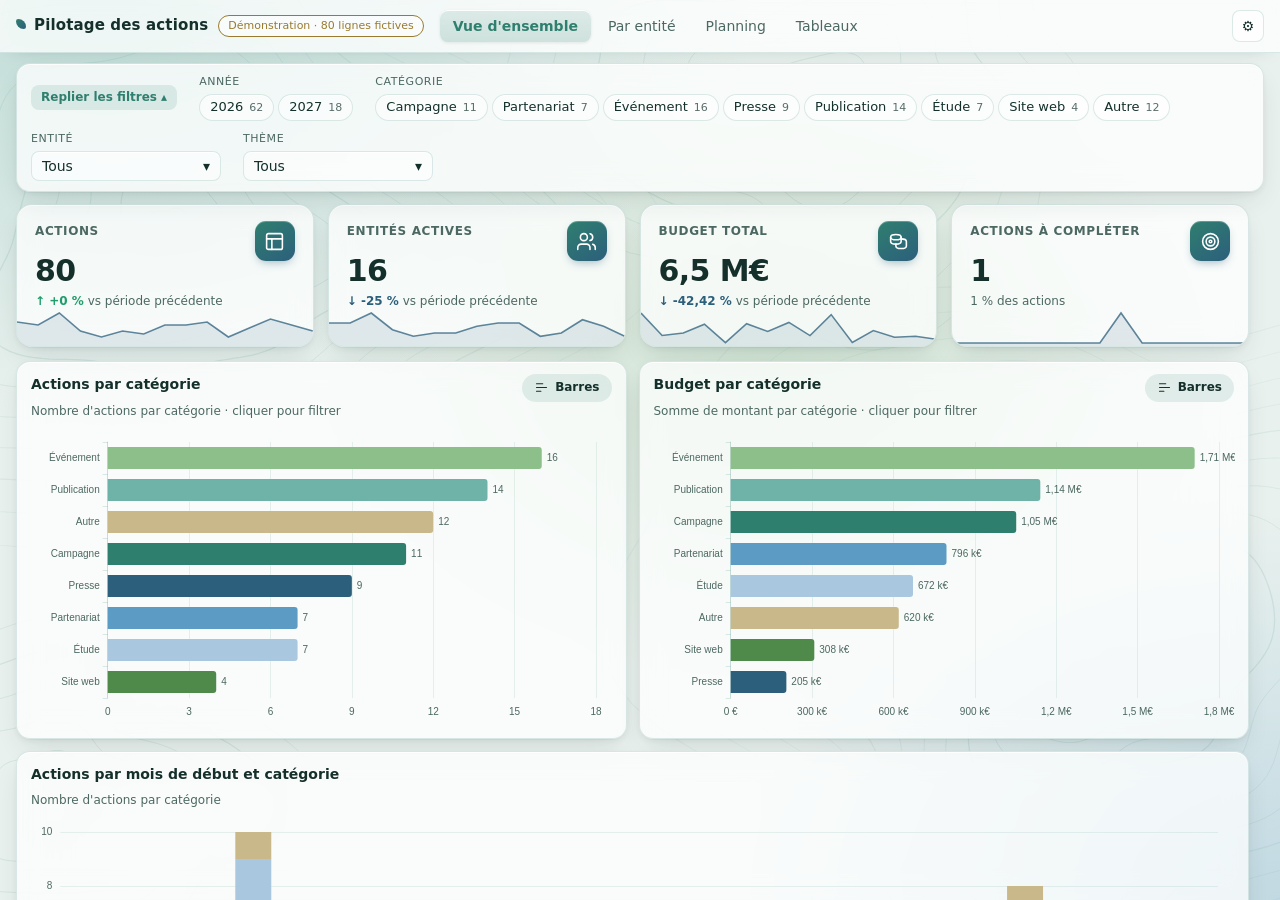
==== commit 2374b157: "Widget de saisie : accueil anime, fiche generee depuis la table, enregistrement Co-Authored-By: Clau" ====
--- a/index.html
+++ b/index.html
@@ -9,12 +9,12 @@
   <meta http-equiv="Content-Security-Policy"
         content="default-src 'self'; script-src 'self'; style-src 'self' 'unsafe-inline'; img-src 'self' data:; connect-src 'self'; font-src 'self'; object-src 'none'; base-uri 'none'; form-action 'none'" />
   <title>Pilotage des actions — widget Grist</title>
-  <link rel="stylesheet" href="src/styles.css?v=20261117-1602" />
-  <script src="vendor/grist-plugin-api.js?v=20261117-1602"></script>
-  <script src="vendor/echarts.min.js?v=20261117-1602"></script>
+  <link rel="stylesheet" href="src/styles.css?v=20261118-1029" />
+  <script src="vendor/grist-plugin-api.js?v=20261118-1029"></script>
+  <script src="vendor/echarts.min.js?v=20261118-1029"></script>
 </head>
 <body>
   <div id="app"><div class="empty">Chargement…</div></div>
-  <script type="module" src="src/app.js?v=20261117-1602"></script>
+  <script type="module" src="src/app.js?v=20261118-1029"></script>
 </body>
 </html>
